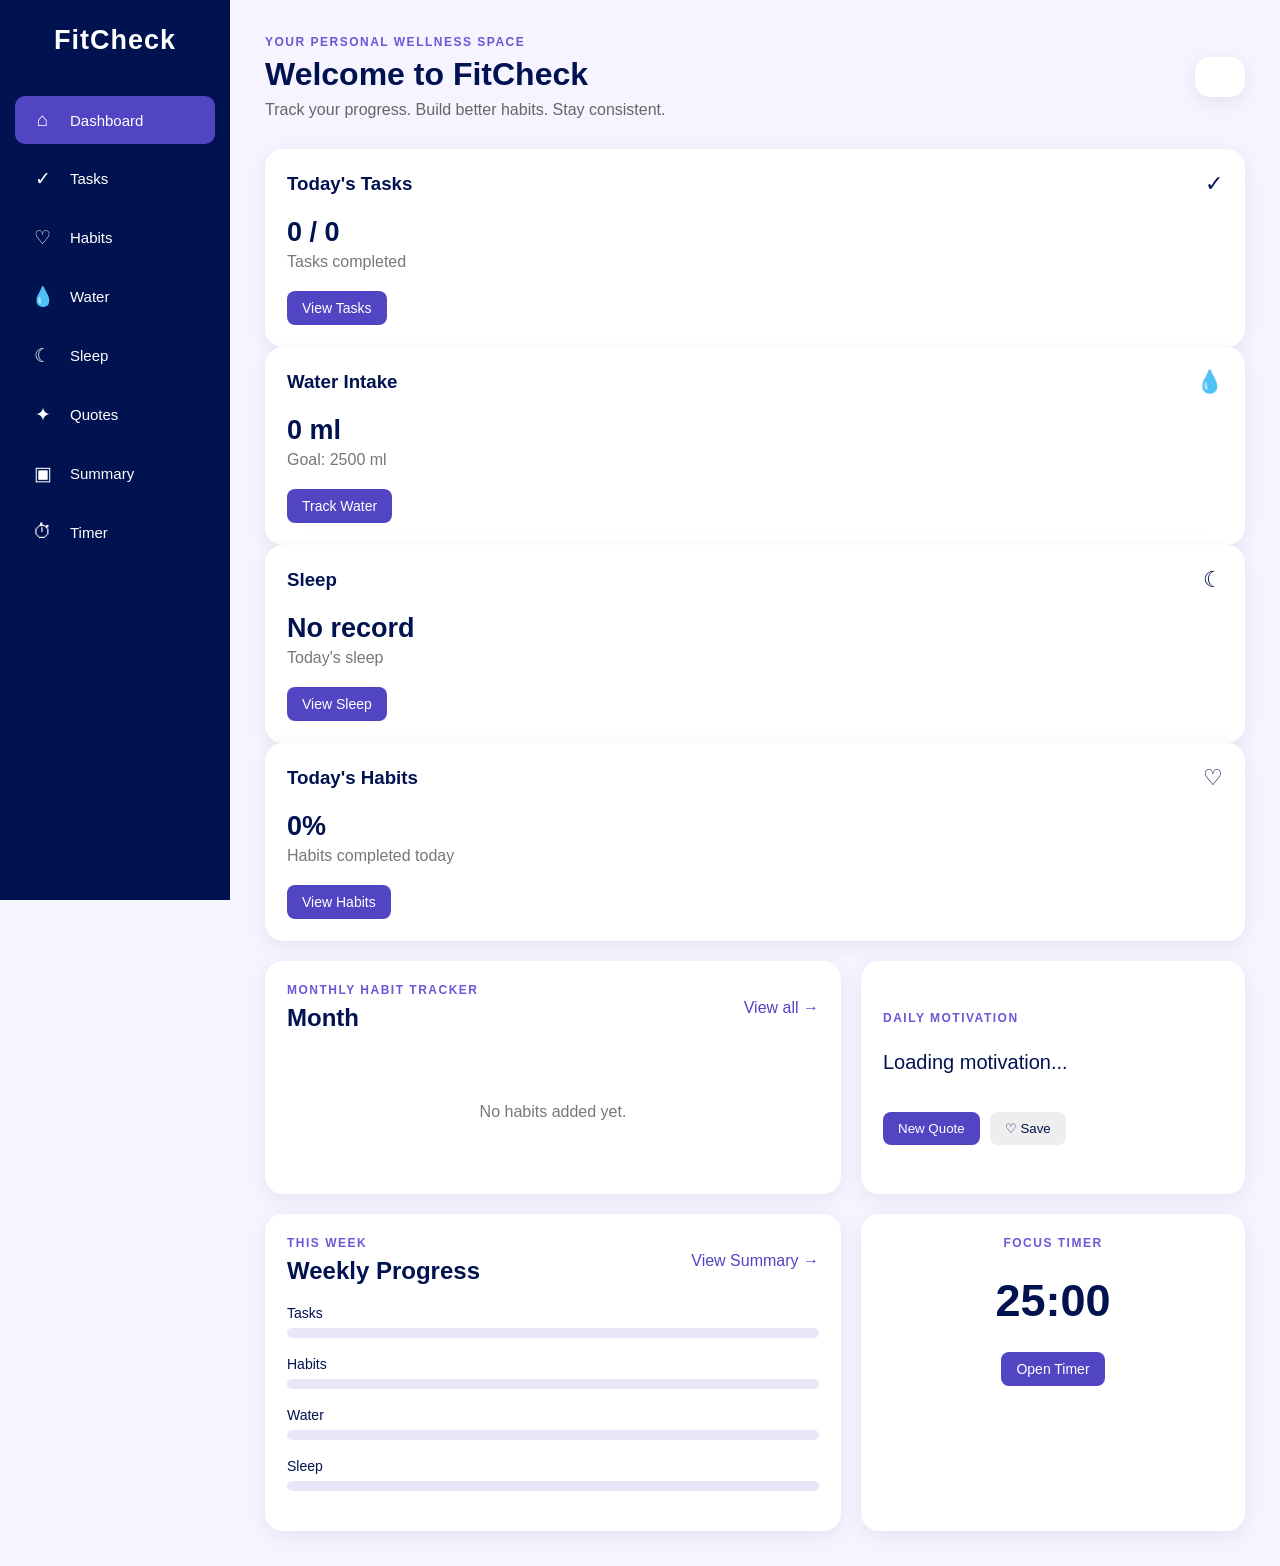
==== index.html @ 5f10774c "added dashboard html and css" ====
<!DOCTYPE html>
<html lang="en">
<head>
    <meta charset="UTF-8">
    <meta name="viewport" content="width=device-width, initial-scale=1.0">
    <title>Dashboard</title>
    <link rel="stylesheet" href="dashboard.css">
</head>
<body>

    <!-- sidebar -->
    <aside class="sidebar">
        <div class="logo">
            <h2>FitCheck</h2>
        </div>
        <nav class="side-nav">
            <a href="index.html" class="nav-item active">
                <span>⌂</span>
                <p>Dashboard</p>
            </a>
            <a href="tasks.html" class="nav-item">
                <span>✓</span>
                <p>Tasks</p>
            </a>
            <a href="habits.html" class="nav-item">
                <span>♡</span>
                <p>Habits</p>
            </a>
            <a href="water.html" class="nav-item">
                <span>💧</span>
                <p>Water</p>
            </a>
            <a href="sleep.html" class="nav-item">
                <span>☾</span>
                <p>Sleep</p>
            </a>
            <a href="quotes.html" class="nav-item">
                <span>✦</span>
                <p>Quotes</p>
            </a>
            <a href="summary.html" class="nav-item">
                <span>▣</span>
                <p>Summary</p>
            </a>
            <a href="timer.html" class="nav-item">
                <span>⏱</span>
                <p>Timer</p>
            </a>
        </nav>
    </aside>

    <!-- main content -->
    <main class="main-content">
        <header class="top-section">
            <div>
                <p class="small-heading">YOUR PERSONAL WELLNESS SPACE</p>
                <h1>Welcome to FitCheck</h1>
                <p>Track your progress. Build better habits. Stay consistent.</p>
            </div>
            <div class="date-box">
                <p id="day"></p>
                <h2 id="date"></h2>
                <p id="clock"></p>
            </div>
        </header>

        <!-- dashboard cards -->
        <section class="dashboard-grid"></section>
            <div class="dashboard-card">
                <div class="card-heading">
                    <h3>Today's Tasks</h3>
                    <span>✓</span>
                </div>
                <h2 id="taskProgress">0 / 0</h2>
                <p>Tasks completed</p>
                <a href="tasks.html" class="card-button">
                    View Tasks
                </a>
            </div>
            <div class="dashboard-card">
                <div class="card-heading">
                    <h3>Water Intake</h3>
                    <span>💧</span>
                </div>
                <h2 id="dashboardWater">0 ml</h2>
                <p id="dashboardWaterGoal">Goal: 2500 ml</p>
                <a href="water.html" class="card-button">
                    Track Water
                </a>
            </div>
            <div class="dashboard-card">
                <div class="card-heading">
                    <h3>Sleep</h3>
                    <span>☾</span>
                </div>
                <h2 id="dashboardSleep">No record</h2>
                <p>Today's sleep</p>
                <a href="sleep.html" class="card-button">
                    View Sleep
                </a>
            </div>
            <div class="dashboard-card">
                <div class="card-heading">
                    <h3>Today's Habits</h3>
                    <span>♡</span>
                </div>
                <h2 id="dashboardHabits">0%</h2>
                <p>Habits completed today</p>
                <a href="habits.html" class="card-button">
                    View Habits
                </a>
            </div>
        </section>

        <!-- mid sect. -->
        <section class="dashboard-two-column">
            <div class="large-card">
                <div class="section-title">
                    <div>
                        <p class="small-heading">MONTHLY HABIT TRACKER</p>
                        <h2 id="dashboardMonth">Month</h2>
                    </div>
                    <a href="habits.html">View all →</a>
                </div>
                <div id="dashboardHabitPreview" class="habit-preview">
                    No habits added yet.
                </div>
            </div>
            <div class="large-card quote-card">
                <p class="small-heading">DAILY MOTIVATION</p>
                <div id="dashboardQuote">
                    Loading motivation...
                </div>
                <p id="dashboardAuthor"></p>
                <div class="quote-buttons">
                    <button id="newQuoteButton">New Quote</button>
                    <button id="saveDashboardQuote">♡ Save</button>
                </div>
            </div>
        </section>

        <!-- bottom sect. -->
        <section class="bottom-grid">
            <div class="large-card">
                <div class="section-title">
                    <div>
                        <p class="small-heading">THIS WEEK</p>
                        <h2>Weekly Progress</h2>
                    </div>
                    <a href="summary.html">View Summary →</a>
                </div>
                <div class="progress-row">
                    <p>Tasks</p>
                    <div class="progress-bar">
                        <div id="taskBar"></div>
                    </div>
                </div>
                <div class="progress-row">
                    <p>Habits</p>
                    <div class="progress-bar">
                        <div id="habitBar"></div>
                    </div>
                </div>
                <div class="progress-row">
                    <p>Water</p>
                    <div class="progress-bar">
                        <div id="waterBar"></div>
                    </div>
                </div>
                <div class="progress-row">
                    <p>Sleep</p>
                    <div class="progress-bar">
                        <div id="sleepBar"></div>
                    </div>
                </div>
            </div>
            <div class="large-card timer-preview">
                <p class="small-heading">FOCUS TIMER</p>
                <h2 id="dashboardTimer">25:00</h2>
                <a href="timer.html" class="timer-button">
                    Open Timer
                </a>
            </div>
        </section>
    </main>
    
    <script src="script.js"></script>
</body>
</html>
---- dashboard.css ----
* {
    margin: 0;
    padding: 0;
    box-sizing: border-box;
}

body {
    font-family: Arial, sans-serif;
    background-color: #f5f4ff;
    color: #00124F;
}

/* sidebar */
.sidebar {
    width: 230px;
    height: 100vh;
    position: fixed;
    left: 0;
    top: 0;
    background-color: #00124F;
    color: white;
    padding: 25px 15px;
    z-index: 10;
}

.logo {
    text-align: center;
    margin-bottom: 40px;
}

.logo h2 {
    font-size: 27px;
    letter-spacing: 1px;
}

.side-nav {
    display: flex;
    flex-direction: column;
    gap: 10px;
}

.nav-item {
    text-decoration: none;
    color: white;
    display: flex;
    align-items: center;
    gap: 15px;
    padding: 13px 15px;
    border-radius: 10px;
    transition: 0.3s;
}

.nav-item span {
    width: 25px;
    text-align: center;
    font-size: 19px;
}

.nav-item p {
    font-size: 15px;
}

.nav-item:hover,
.nav-item.active {
    background-color: #5245C3;
}

/* the main thing */
.main-content {
    margin-left: 230px;
    padding: 35px;
}

.top-section {
    display: flex;
    justify-content: space-between;
    align-items: center;
    margin-bottom: 30px;
}

.small-heading {
    font-size: 12px;
    font-weight: bold;
    letter-spacing: 1.5px;
    color: #6958D8;
    margin-bottom: 7px;
}

.top-section h1 {
    font-size: 32px;
    margin-bottom: 8px;
}

.top-section > div:first-child p:last-child {
    color: #666;
}

.date-box {
    background-color: white;
    padding: 18px 25px;
    border-radius: 15px;
    text-align: right;
    box-shadow: 0 5px 20px rgba(0, 18, 79, 0.08);
}

.date-box h2 {
    margin: 4px 0;
}

#clock {
    color: #5245C3;
    font-weight: bold;
}

/* dashboard cards */

.dashboard-grid {
    display: grid;
    grid-template-columns: repeat(4, 1fr);
    gap: 20px;
}

.dashboard-card,
.large-card {
    background-color: white;
    border-radius: 18px;
    padding: 22px;
    box-shadow: 0 5px 20px rgba(0, 18, 79, 0.07);
}

.card-heading {
    display: flex;
    justify-content: space-between;
    align-items: center;
    margin-bottom: 20px;
}

.card-heading span {
    font-size: 22px;
}

.dashboard-card h2 {
    font-size: 27px;
    margin-bottom: 5px;
}

.dashboard-card > p {
    color: #777;
    margin-bottom: 20px;
}

.card-button,
.timer-button {
    display: inline-block;
    text-decoration: none;
    background-color: #5245C3;
    color: white;
    padding: 9px 15px;
    border-radius: 8px;
    font-size: 14px;
}

/* 2 column */

.dashboard-two-column {
    display: grid;
    grid-template-columns: 1.5fr 1fr;
    gap: 20px;
    margin-top: 20px;
}

.section-title {
    display: flex;
    justify-content: space-between;
    align-items: center;
    margin-bottom: 20px;
}

.section-title a {
    color: #5245C3;
    text-decoration: none;
}

.habit-preview {
    min-height: 120px;
    display: flex;
    align-items: center;
    justify-content: center;
    color: #777;
}

/* quote- */
.quote-card {
    display: flex;
    flex-direction: column;
    justify-content: center;
}

#dashboardQuote {
    font-size: 20px;
    line-height: 1.5;
    margin: 15px 0;
}

#dashboardAuthor {
    color: #6958D8;
    font-weight: bold;
}

.quote-buttons {
    margin-top: 20px;
    display: flex;
    gap: 10px;
}

.quote-buttons button {
    border: none;
    padding: 9px 15px;
    border-radius: 8px;
    cursor: pointer;
}

#newQuoteButton {
    background-color: #5245C3;
    color: white;
}

#saveDashboardQuote {
    background-color: #eee;
    color: #00124F;
}


/* bottom- */
.bottom-grid {
    display: grid;
    grid-template-columns: 1.5fr 1fr;
    gap: 20px;
    margin-top: 20px;
}

.progress-row {
    margin-bottom: 18px;
}

.progress-row p {
    margin-bottom: 7px;
    font-size: 14px;
}

.progress-bar {
    width: 100%;
    height: 10px;
    background-color: #e8e6f8;
    border-radius: 20px;
    overflow: hidden;
}

.progress-bar div {
    width: 0%;
    height: 100%;
    background-color: #6958D8;
    border-radius: 20px;
}

.timer-preview {
    text-align: center;
}

.timer-preview h2 {
    font-size: 45px;
    margin: 25px 0;
}


/* to make it responsive: */

@media (max-width: 1100px) {
    .dashboard-grid {
        grid-template-columns: repeat(2, 1fr);
    }
}

@media (max-width: 800px) {
    .sidebar {
        width: 80px;
    }
    .logo h2 {
        font-size: 15px;
    }
    .nav-item p {
        display: none;
    }
    .nav-item {
        justify-content: center;
    }
    .main-content {
        margin-left: 80px;
        padding: 20px;
    }
    .top-section {
        flex-direction: column;
        align-items: flex-start;
        gap: 20px;
    }
    .dashboard-two-column,
    .bottom-grid {
        grid-template-columns: 1fr;
    }
}
@media (max-width: 600px) {
    .dashboard-grid {
        grid-template-columns: 1fr;
    }
}
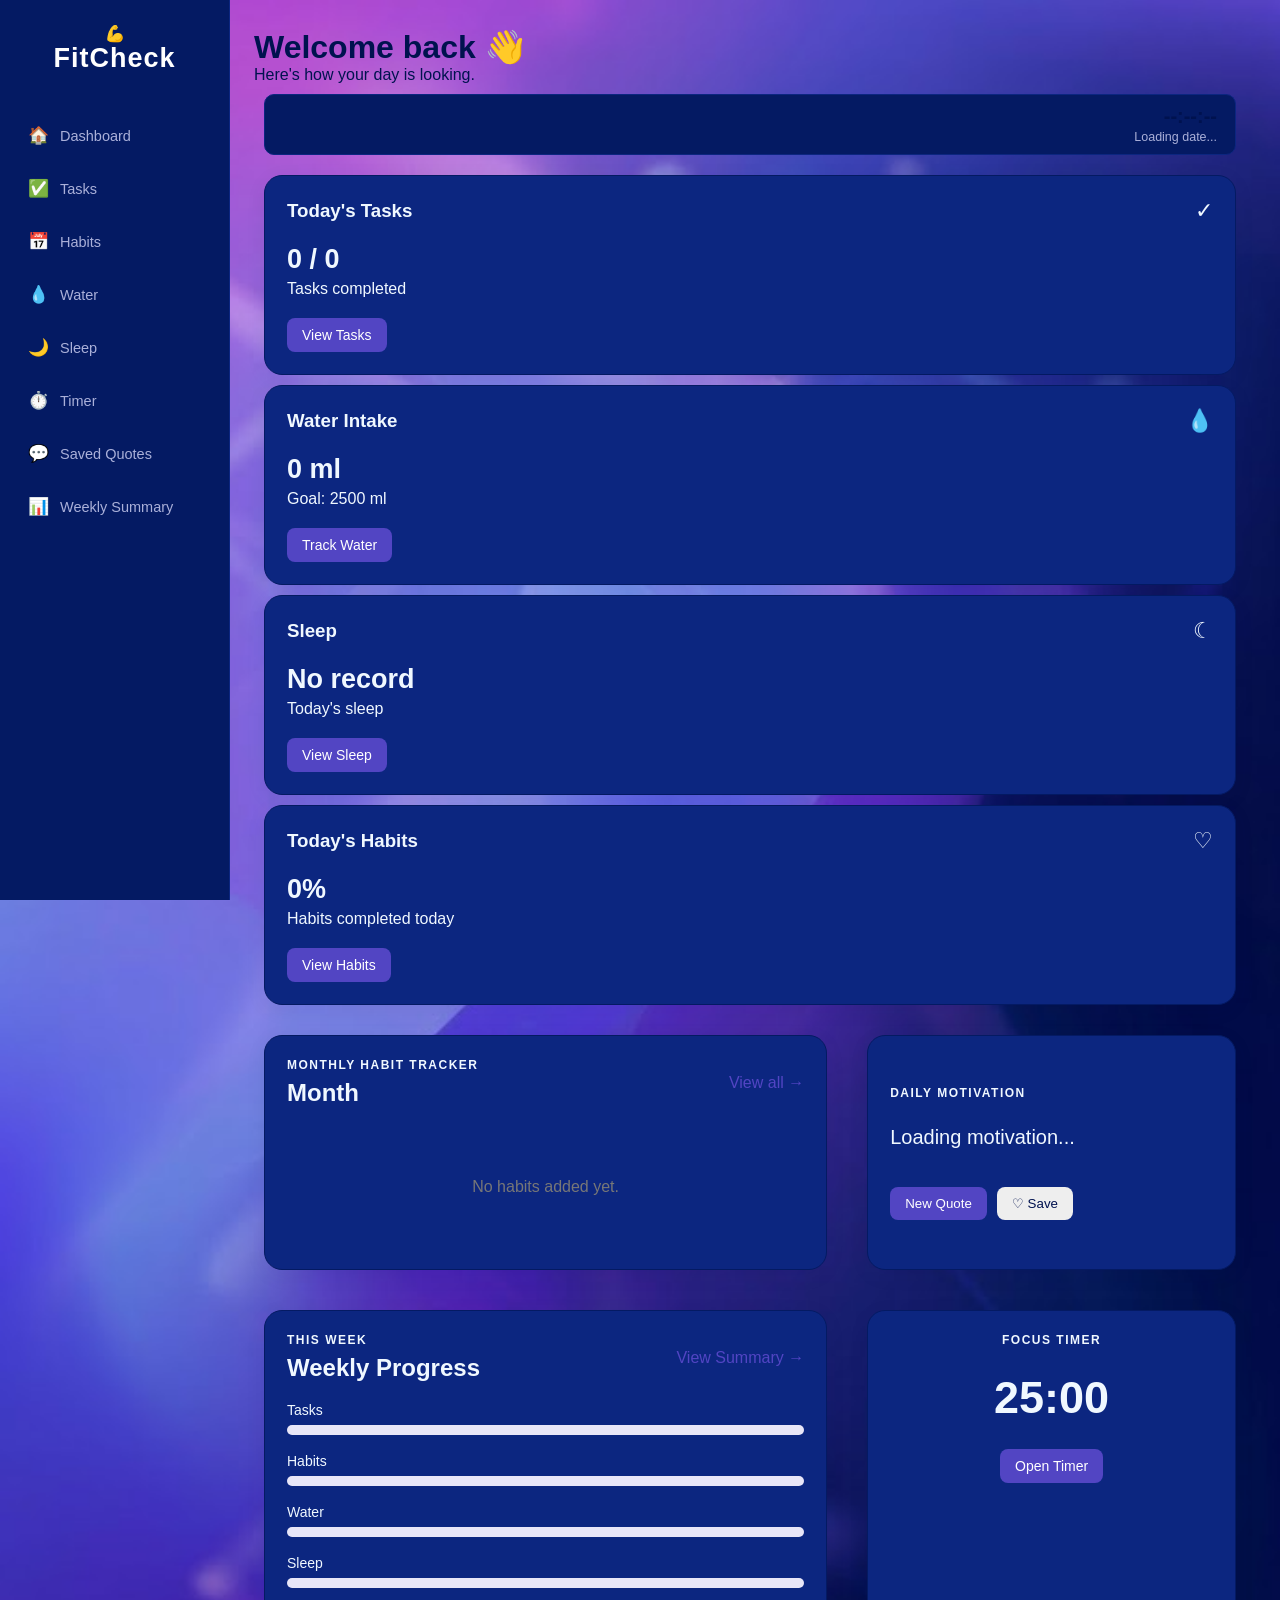
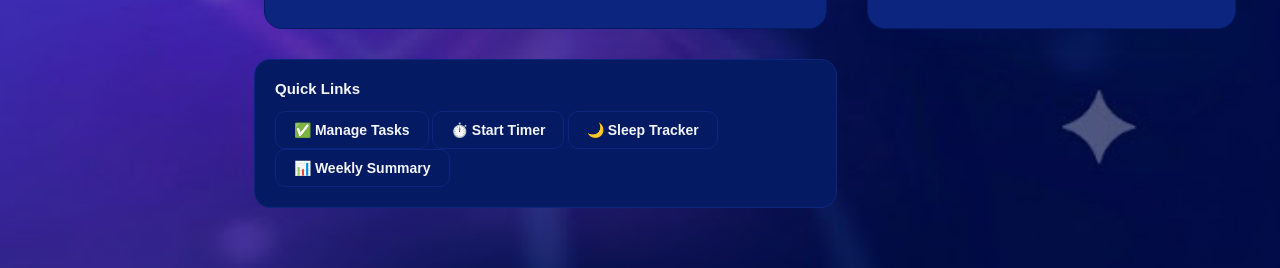
==== commit d44de54c: "changed ui, added tasks page" ====
--- a/index.html
+++ b/index.html
@@ -11,58 +11,34 @@
     <!-- sidebar -->
     <aside class="sidebar">
         <div class="logo">
+            <div class="logo-mark">💪</div>
             <h2>FitCheck</h2>
         </div>
+
         <nav class="side-nav">
-            <a href="index.html" class="nav-item active">
-                <span>⌂</span>
-                <p>Dashboard</p>
-            </a>
-            <a href="tasks.html" class="nav-item">
-                <span>✓</span>
-                <p>Tasks</p>
-            </a>
-            <a href="habits.html" class="nav-item">
-                <span>♡</span>
-                <p>Habits</p>
-            </a>
-            <a href="water.html" class="nav-item">
-                <span>💧</span>
-                <p>Water</p>
-            </a>
-            <a href="sleep.html" class="nav-item">
-                <span>☾</span>
-                <p>Sleep</p>
-            </a>
-            <a href="quotes.html" class="nav-item">
-                <span>✦</span>
-                <p>Quotes</p>
-            </a>
-            <a href="summary.html" class="nav-item">
-                <span>▣</span>
-                <p>Summary</p>
-            </a>
-            <a href="timer.html" class="nav-item">
-                <span>⏱</span>
-                <p>Timer</p>
-            </a>
+            <a class="sidebar-link" href="index.html"><span class="icon">🏠</span> Dashboard</a>
+            <a class="sidebar-link" href="tasks.html"><span class="icon">✅</span> Tasks</a>
+            <a class="sidebar-link" href="habits.html"><span class="icon">📅</span> Habits</a>
+            <a class="sidebar-link" href="water.html"><span class="icon">💧</span> Water</a>
+            <a class="sidebar-link" href="sleep.html"><span class="icon">🌙</span> Sleep</a>
+            <a class="sidebar-link" href="timer.html"><span class="icon">⏱️</span> Timer</a>
+            <a class="sidebar-link" href="quotes.html"><span class="icon">💬</span> Saved Quotes</a>
+            <a class="sidebar-link" href="summary.html"><span class="icon">📊</span> Weekly Summary</a>
         </nav>
     </aside>
 
     <!-- main content -->
     <main class="main-content">
-        <header class="top-section">
-            <div>
-                <p class="small-heading">YOUR PERSONAL WELLNESS SPACE</p>
-                <h1>Welcome to FitCheck</h1>
-                <p>Track your progress. Build better habits. Stay consistent.</p>
-            </div>
-            <div class="date-box">
-                <p id="day"></p>
-                <h2 id="date"></h2>
-                <p id="clock"></p>
-            </div>
-        </header>
+        <div class="page-header">
+        <div>
+          <h1 id="greetingText">Welcome back 👋</h1>
+          <p>Here's how your day is looking.</p>
+        </div>
+        <div class="header-clock">
+          <div class="clock-time" id="clockTime">--:--:--</div>
+          <div class="clock-date" id="clockDate">Loading date...</div>
+        </div>
+      </div>
 
         <!-- dashboard cards -->
         <section class="dashboard-grid"></section>
@@ -181,6 +157,16 @@
                     Open Timer
                 </a>
             </div>
+            <!-- Sleep + task quick links -->
+        <div class="card">
+          <div class="card-title">Quick Links</div>
+          <div class="grid grid-2">
+            <a href="tasks.html" class="btn btn-outline">✅ Manage Tasks</a>
+            <a href="timer.html" class="btn btn-outline">⏱️ Start Timer</a>
+            <a href="sleep.html" class="btn btn-outline">🌙 Sleep Tracker</a>
+            <a href="summary.html" class="btn btn-outline">📊 Weekly Summary</a>
+          </div>
+        </div>
         </section>
     </main>
     
--- a/dashboard.css
+++ b/dashboard.css
@@ -5,9 +5,22 @@
 }
 
 body {
-    font-family: Arial, sans-serif;
-    background-color: #f5f4ff;
+    font-family: "Segoe UI", Roboto, Arial, sans-serif;
     color: #00124F;
+    background-image: url("image.png");
+    background-size: cover;
+}
+a {
+  color: inherit;
+  text-decoration: none;
+}
+ul {
+  list-style: none;
+}
+button {
+  font-family: inherit;
+  cursor: pointer;
+  border: none;
 }
 
 /* sidebar */
@@ -17,20 +30,42 @@
     position: fixed;
     left: 0;
     top: 0;
-    background-color: #00124F;
+    background-color: #041a63;
     color: white;
-    padding: 25px 15px;
-    z-index: 10;
-}
-
+    display: flex;
+    flex-direction: column;
+    padding: 24px 16px;
+    z-index: 100;
+    border-right: 1px solid #0c2680;
+}
+.sidebar-link {
+    display: flex;
+    align-items: center;
+    gap: 12px;
+    padding: 11px 12px;
+    font-size: 14.5px;
+    color: #aab0d9;
+    text-decoration: none;
+}
+.sidebar-link:hover {
+  background-color: #0c2680;
+  color: #f4f5fb;
+}
+.icon {
+  font-size: 17px;
+  width: 20px;
+  text-align: center;
+}
 .logo {
     text-align: center;
     margin-bottom: 40px;
+    font: "Segoe UI", Roboto, Arial, sans-serif;
 }
 
 .logo h2 {
     font-size: 27px;
     letter-spacing: 1px;
+    font: "Segoe UI", Roboto, Arial, sans-serif;
 }
 
 .side-nav {
@@ -48,6 +83,9 @@
     padding: 13px 15px;
     border-radius: 10px;
     transition: 0.3s;
+    font-size: 17px;
+    width: 20px;
+    text-align: center;
 }
 
 .nav-item span {
@@ -66,9 +104,33 @@
 }
 
 /* the main thing */
+
+.header-clock {
+  background-color: #041a63;
+  border: 1px solid #0c2680;
+  border-radius: 10px;
+  padding: 10px 18px;
+  text-align: right;
+  min-width: 190px;
+  margin:10px;
+}
+
+.header-clock .clock-time {
+  font-size: 20px;
+  font-weight: 700;
+}
+
+.header-clock .clock-date {
+  font-size: 12.5px;
+  color: #aab0d9;
+  margin-top: 2px;
+}
+
 .main-content {
-    margin-left: 230px;
-    padding: 35px;
+    margin-left: 220px;
+    padding: 28px 34px 60px 34px;
+    max-width: 1200px;
+    flex:1;
 }
 
 .top-section {
@@ -76,13 +138,15 @@
     justify-content: space-between;
     align-items: center;
     margin-bottom: 30px;
+    gap:16px;
+    
 }
 
 .small-heading {
     font-size: 12px;
     font-weight: bold;
     letter-spacing: 1.5px;
-    color: #6958D8;
+    color: aliceblue;
     margin-bottom: 7px;
 }
 
@@ -120,14 +184,24 @@
     gap: 20px;
 }
 
-.dashboard-card,
-.large-card {
-    background-color: white;
+.dashboard-card {
+    background-color: #0c2680;
     border-radius: 18px;
+    border: 1px solid #041a63;
     padding: 22px;
     box-shadow: 0 5px 20px rgba(0, 18, 79, 0.07);
-}
-
+    color:aliceblue;
+    margin:10px;
+}
+.large-card {
+    background-color: #0c2680;
+    border-radius: 18px;
+    border: 1px solid #041a63;
+    padding: 22px;
+    box-shadow: 0 5px 20px rgba(0, 18, 79, 0.07);
+    color:aliceblue;
+    margin:10px;
+}
 .card-heading {
     display: flex;
     justify-content: space-between;
@@ -142,10 +216,11 @@
 .dashboard-card h2 {
     font-size: 27px;
     margin-bottom: 5px;
+    color:aliceblue
 }
 
 .dashboard-card > p {
-    color: #777;
+    color: aliceblue;
     margin-bottom: 20px;
 }
 
@@ -272,7 +347,48 @@
     margin: 25px 0;
 }
 
-
+.card {
+  background-color: #041a63;
+  border: 1px solid #0c2680;
+  border-radius: 16px;
+  padding: 20px;
+  font-size: 12px;
+  font-weight: 400;
+  color: #f4f5fb;
+}
+.card-title {
+  font-size: 15px;
+  font-weight: 600;
+  margin-bottom: 14px;
+  display: flex;
+  align-items: center;
+  justify-content: space-between;
+}
+
+.btn {
+  display: inline-flex;
+  align-items: center;
+  justify-content: center;
+  gap: 6px;
+  padding: 10px 18px;
+  border-radius: 10px;
+  font-size: 14px;
+  font-weight: 600;
+  transition: opacity 0.15s ease, transform 0.1s ease;
+}
+
+.btn:active {
+  transform: scale(0.97);
+}
+.btn-outline {
+  background: transparent;
+  border: 1px solid #0c2680;
+  color: #f4f5fb;
+}
+
+.btn-outline:hover {
+  border-color: #f4f5fb;
+}
 /* to make it responsive: */
 
 @media (max-width: 1100px) {
@@ -284,6 +400,10 @@
 @media (max-width: 800px) {
     .sidebar {
         width: 80px;
+        align-items: center;
+    }
+    .sidebar-link {
+        font-size: 0;
     }
     .logo h2 {
         font-size: 15px;
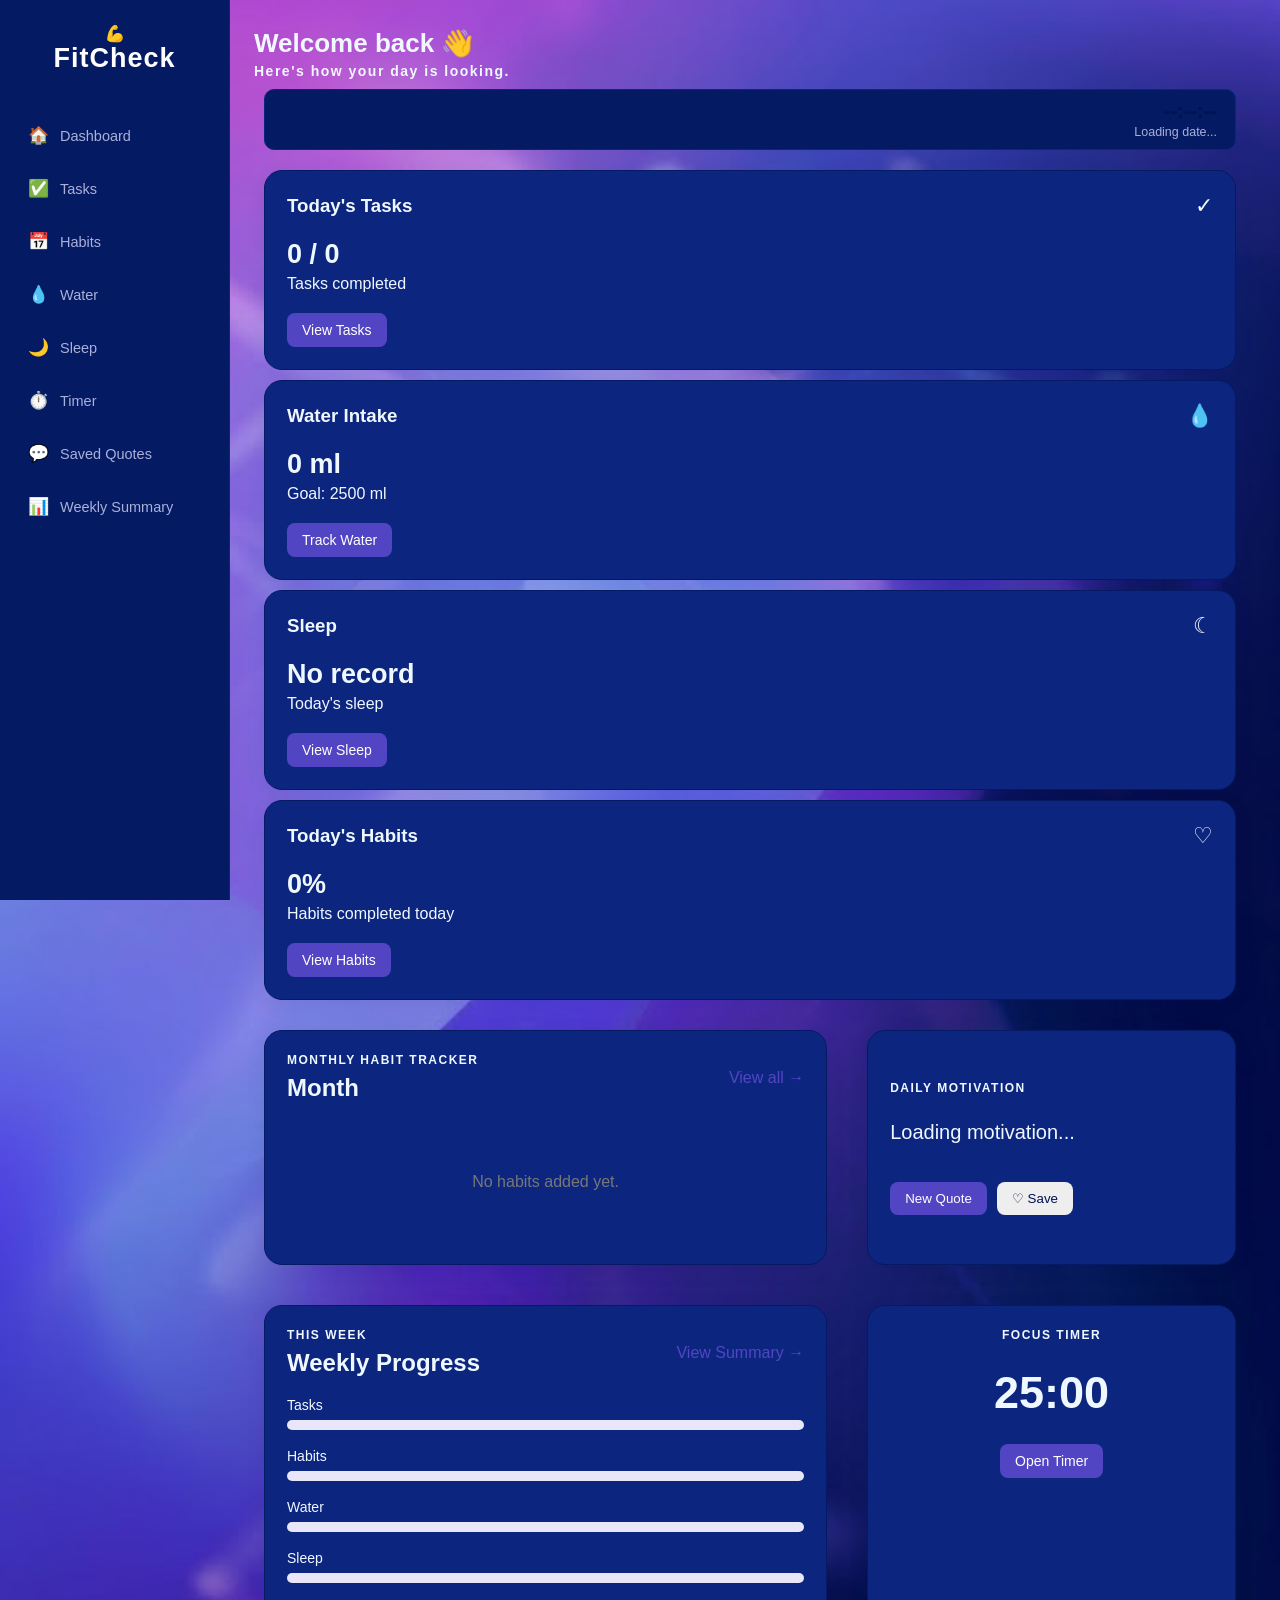
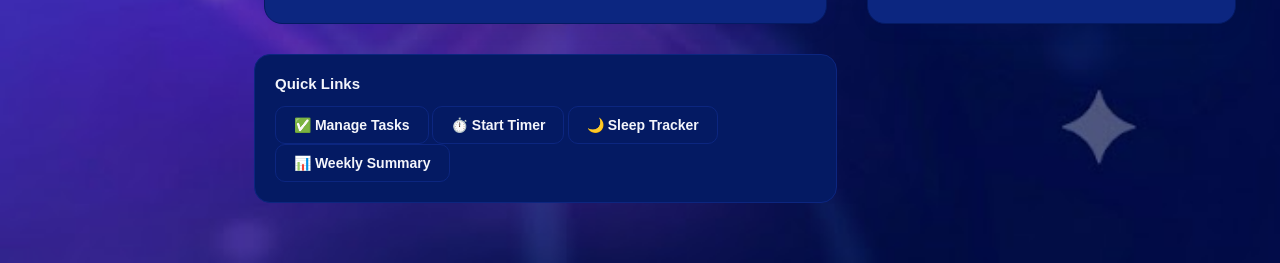
==== commit 7601b696: "added water page." ====
--- a/index.html
+++ b/index.html
@@ -32,7 +32,7 @@
         <div class="page-header">
         <div>
           <h1 id="greetingText">Welcome back 👋</h1>
-          <p>Here's how your day is looking.</p>
+          <p class="small-heading">Here's how your day is looking.</p>
         </div>
         <div class="header-clock">
           <div class="clock-time" id="clockTime">--:--:--</div>
--- a/dashboard.css
+++ b/dashboard.css
@@ -105,6 +105,18 @@
 
 /* the main thing */
 
+.page-header h1 {
+  font-size: 26px;
+  font-weight: 700;
+  color:aliceblue;
+}
+
+.page-header p {
+  color:#aab0d9;
+  font-size: 14px;
+  margin-top: 4px;
+}
+
 .header-clock {
   background-color: #041a63;
   border: 1px solid #0c2680;
@@ -149,14 +161,12 @@
     color: aliceblue;
     margin-bottom: 7px;
 }
-
+p.small-heading {
+    color:aliceblue;
+}
 .top-section h1 {
     font-size: 32px;
     margin-bottom: 8px;
-}
-
-.top-section > div:first-child p:last-child {
-    color: #666;
 }
 
 .date-box {
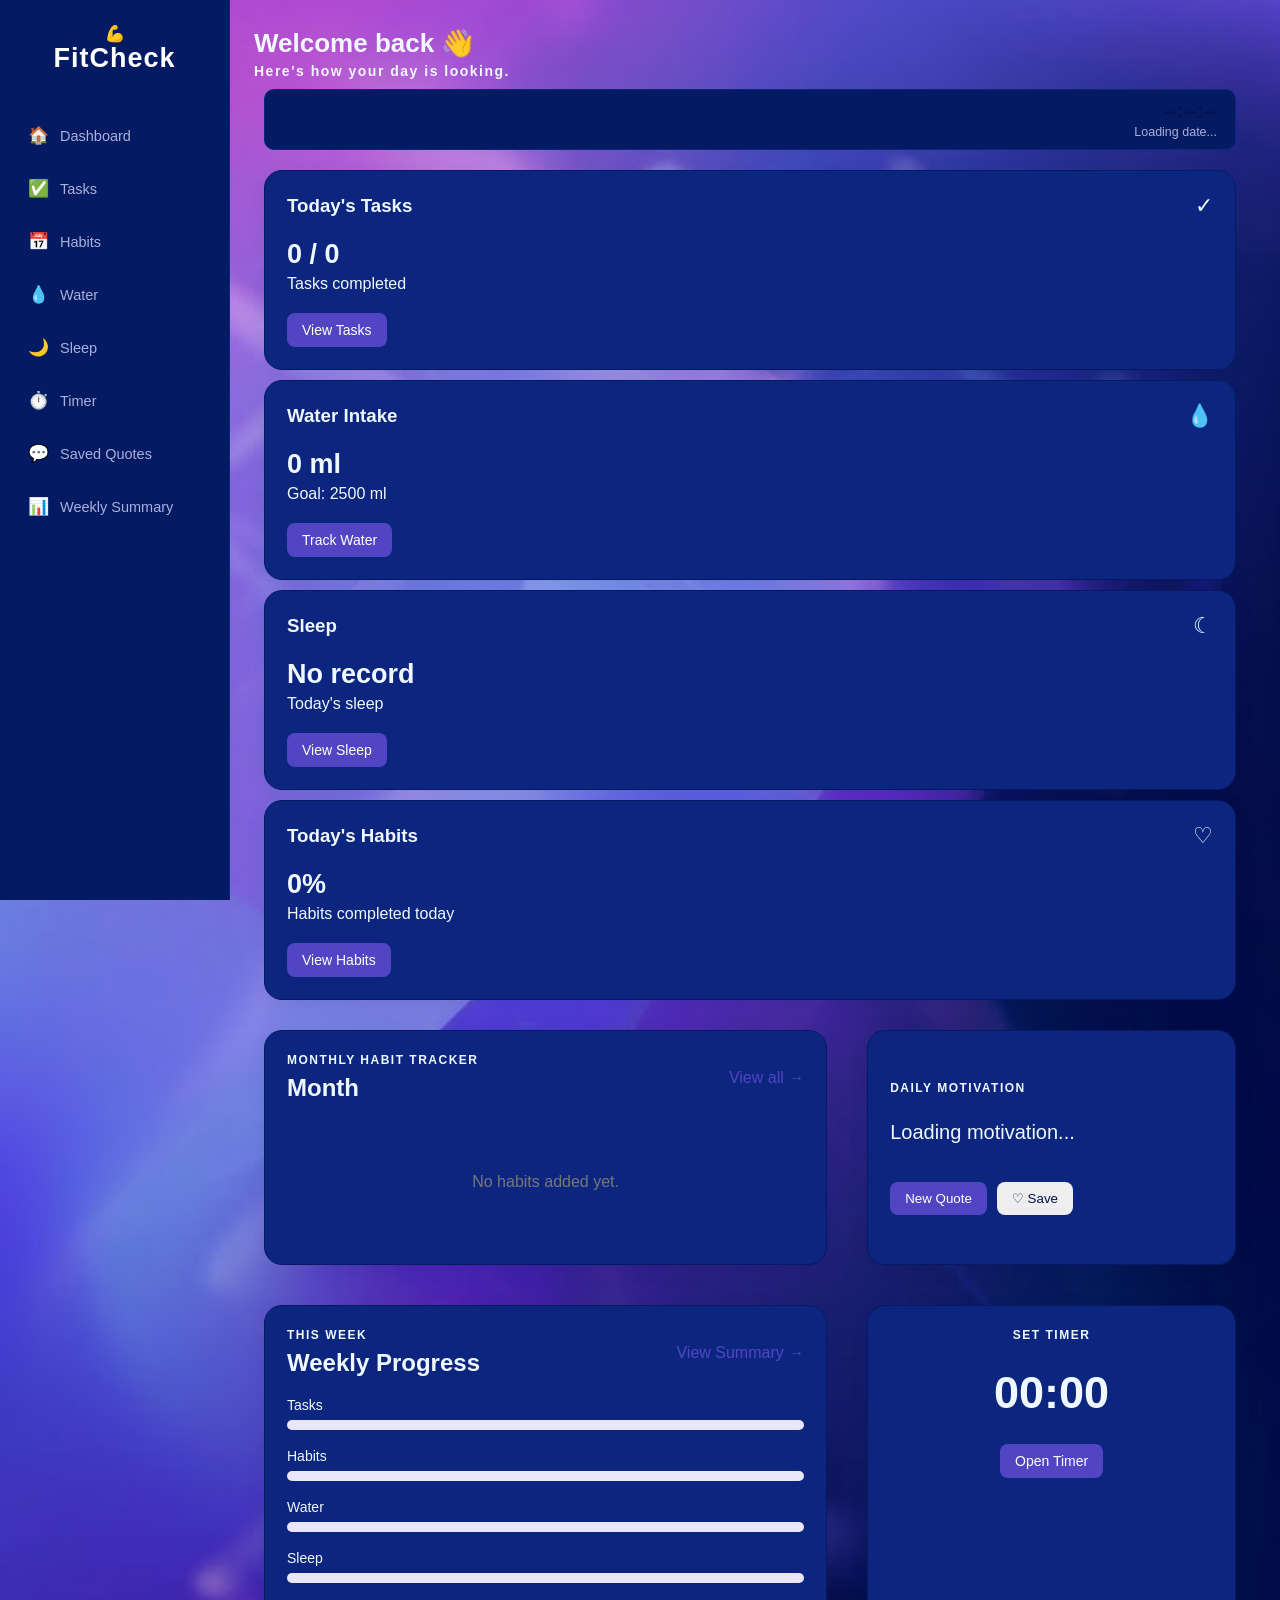
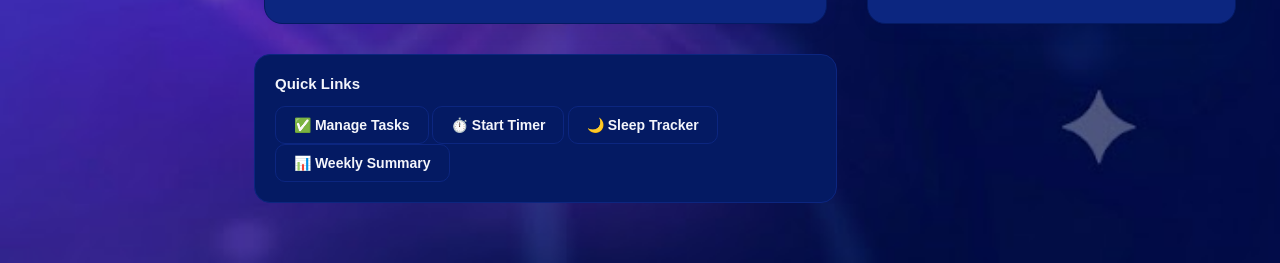
==== commit 0ca490de: "added summary page" ====
--- a/index.html
+++ b/index.html
@@ -151,11 +151,9 @@
                 </div>
             </div>
             <div class="large-card timer-preview">
-                <p class="small-heading">FOCUS TIMER</p>
-                <h2 id="dashboardTimer">25:00</h2>
-                <a href="timer.html" class="timer-button">
-                    Open Timer
-                </a>
+                <p class="small-heading">SET TIMER</p>
+                <h2 id="dashboardTimer">00:00</h2>
+                <a href="timer.html" class="timer-button">Open Timer</a>
             </div>
             <!-- Sleep + task quick links -->
         <div class="card">
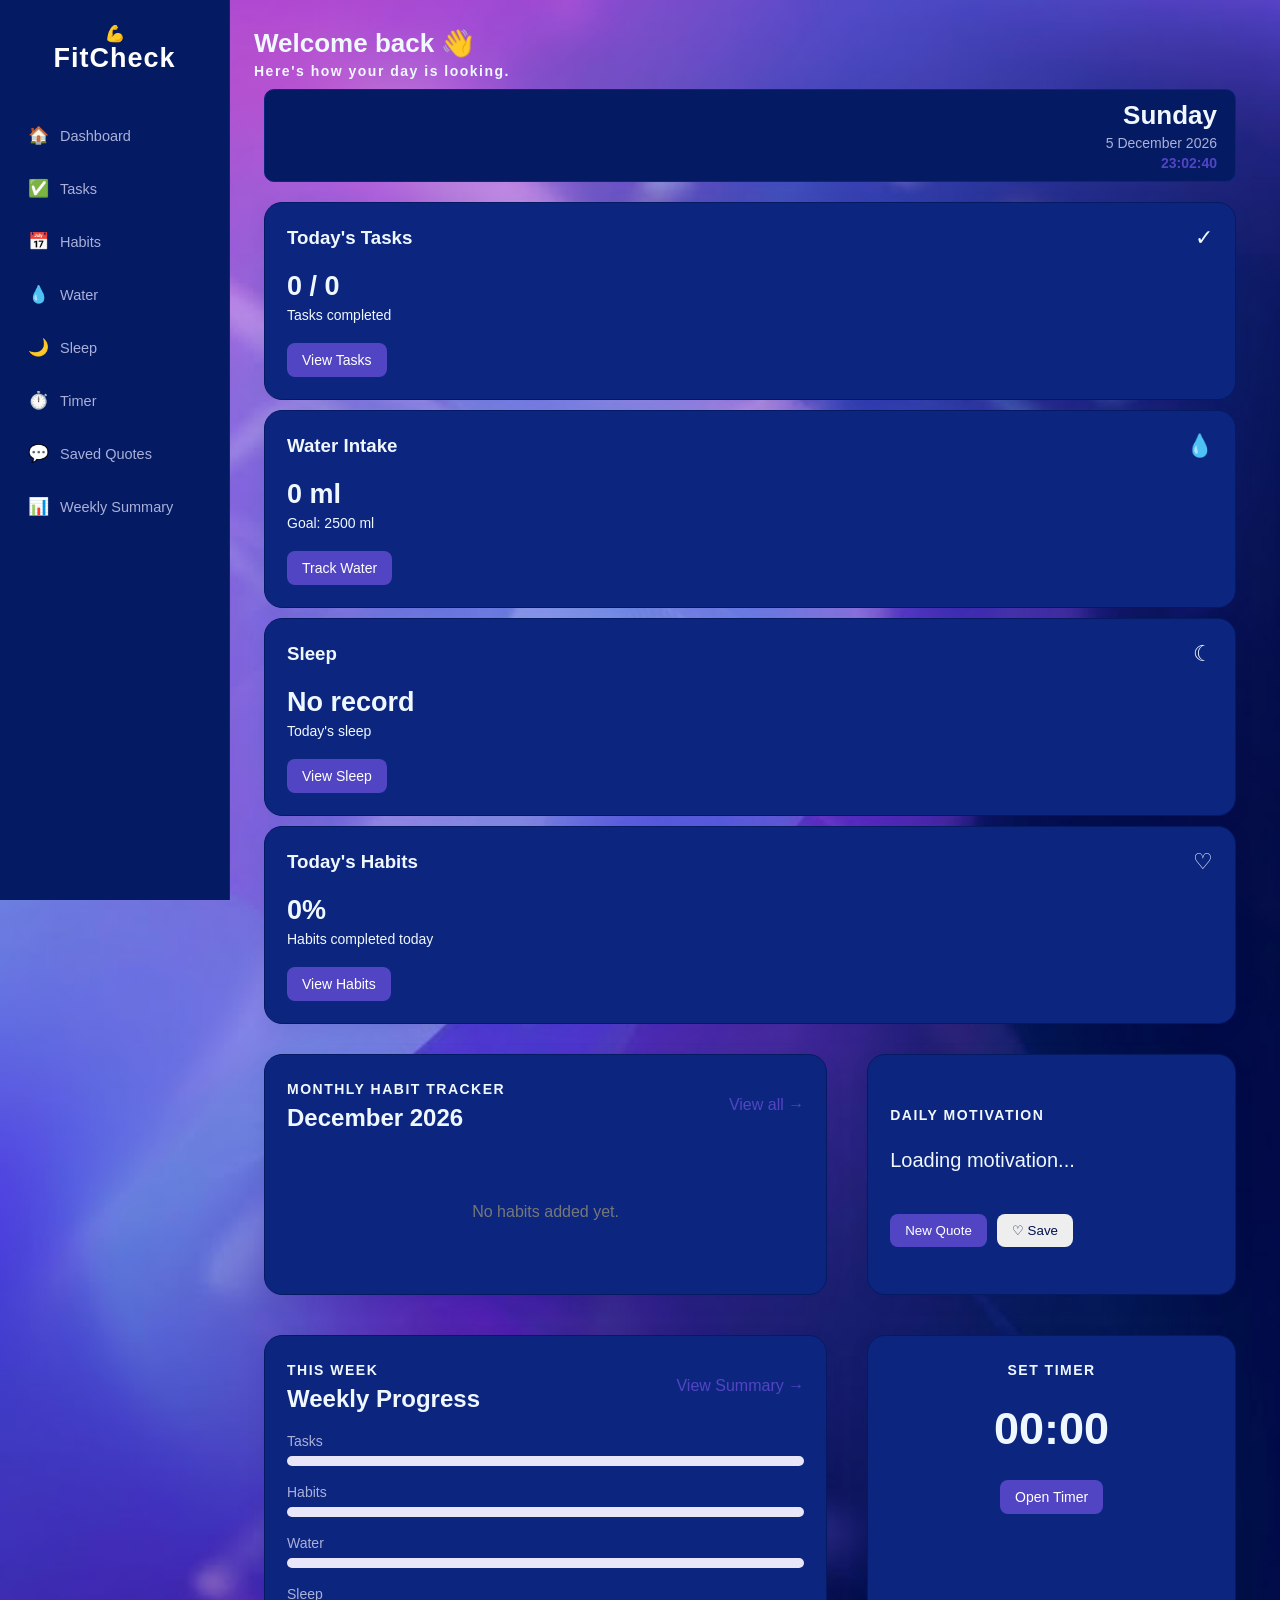
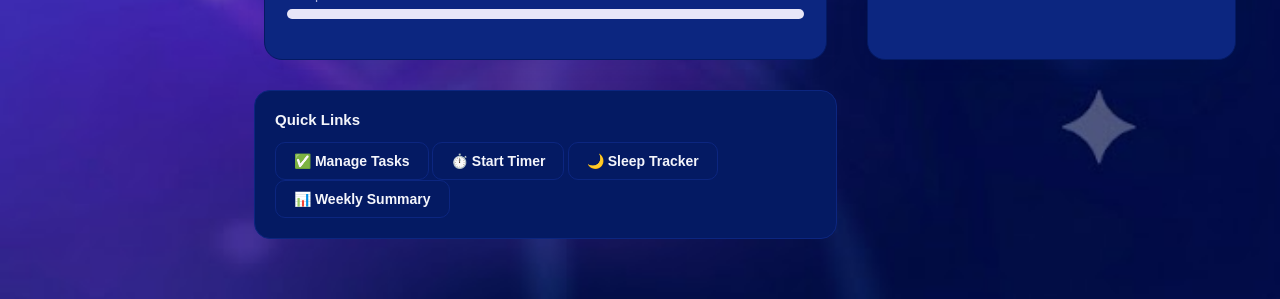
==== commit 647e2c45: "added date time, tasks js file" ====
--- a/index.html
+++ b/index.html
@@ -34,11 +34,11 @@
           <h1 id="greetingText">Welcome back 👋</h1>
           <p class="small-heading">Here's how your day is looking.</p>
         </div>
-        <div class="header-clock">
-          <div class="clock-time" id="clockTime">--:--:--</div>
-          <div class="clock-date" id="clockDate">Loading date...</div>
+        <div class="date-section">
+            <h1 id="day"></h1>
+            <p id="date"></p>
+            <p id="clock"></p>
         </div>
-      </div>
 
         <!-- dashboard cards -->
         <section class="dashboard-grid"></section>
--- a/dashboard.css
+++ b/dashboard.css
@@ -117,7 +117,7 @@
   margin-top: 4px;
 }
 
-.header-clock {
+.date-section {
   background-color: #041a63;
   border: 1px solid #0c2680;
   border-radius: 10px;
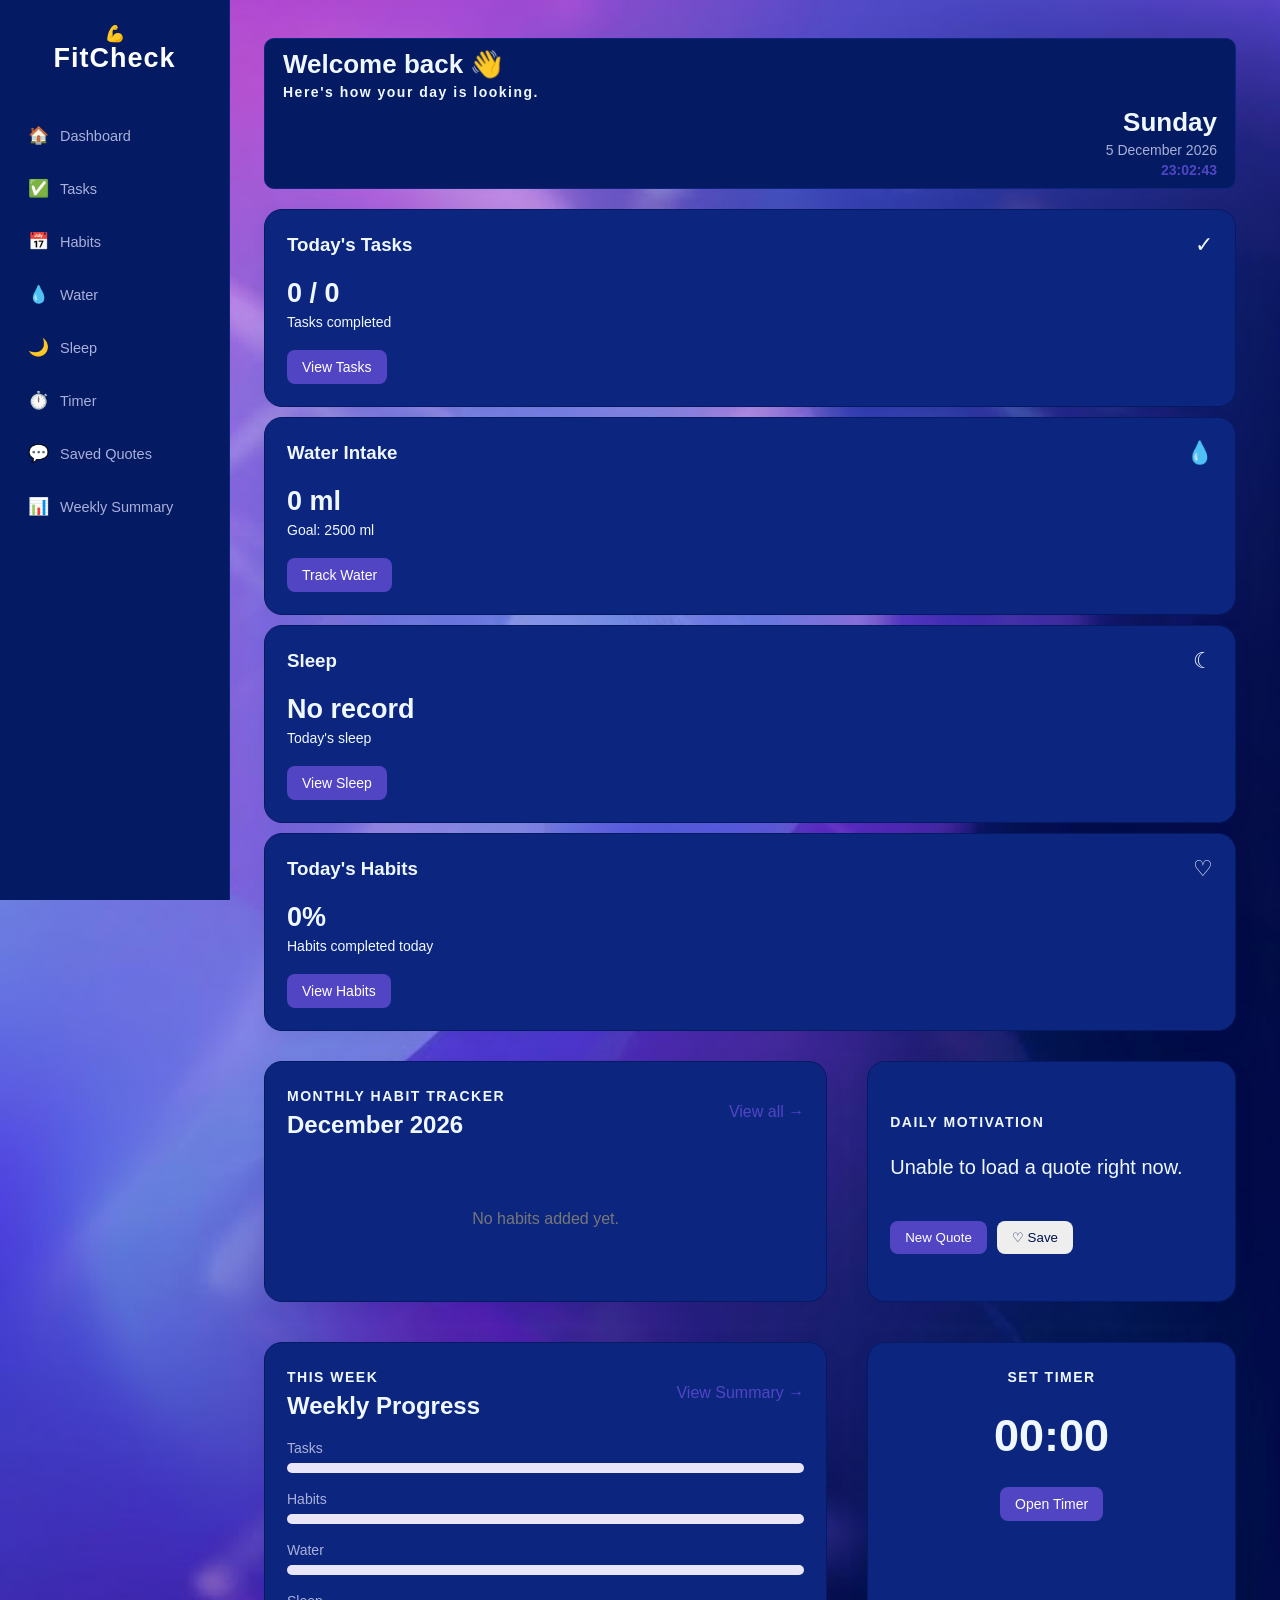
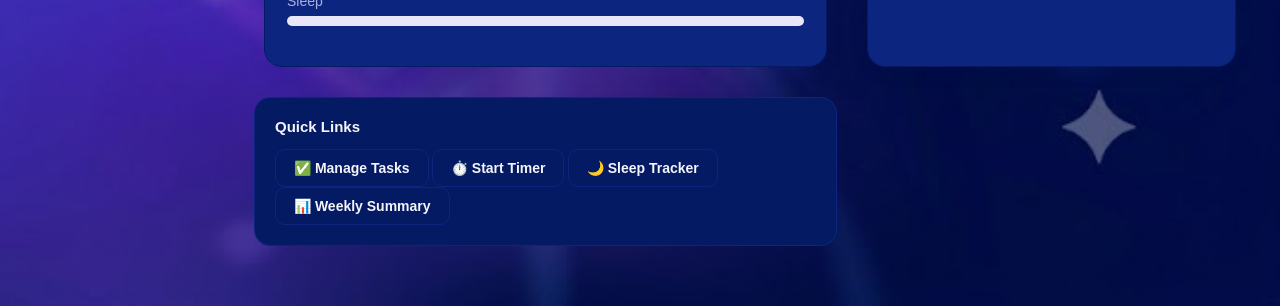
==== commit bc507ad8: "removed errors" ====
--- a/index.html
+++ b/index.html
@@ -30,11 +30,12 @@
     <!-- main content -->
     <main class="main-content">
         <div class="page-header">
-        <div>
-          <h1 id="greetingText">Welcome back 👋</h1>
-          <p class="small-heading">Here's how your day is looking.</p>
-        </div>
+        
         <div class="date-section">
+            <div class="greet">
+            <h1 id="greetingText">Welcome back 👋</h1>
+            <p class="small-heading">Here's how your day is looking.</p>
+            </div>
             <h1 id="day"></h1>
             <p id="date"></p>
             <p id="clock"></p>
--- a/dashboard.css
+++ b/dashboard.css
@@ -125,6 +125,9 @@
   text-align: right;
   min-width: 190px;
   margin:10px;
+}
+.greet {
+    text-align: left;
 }
 
 .header-clock .clock-time {
